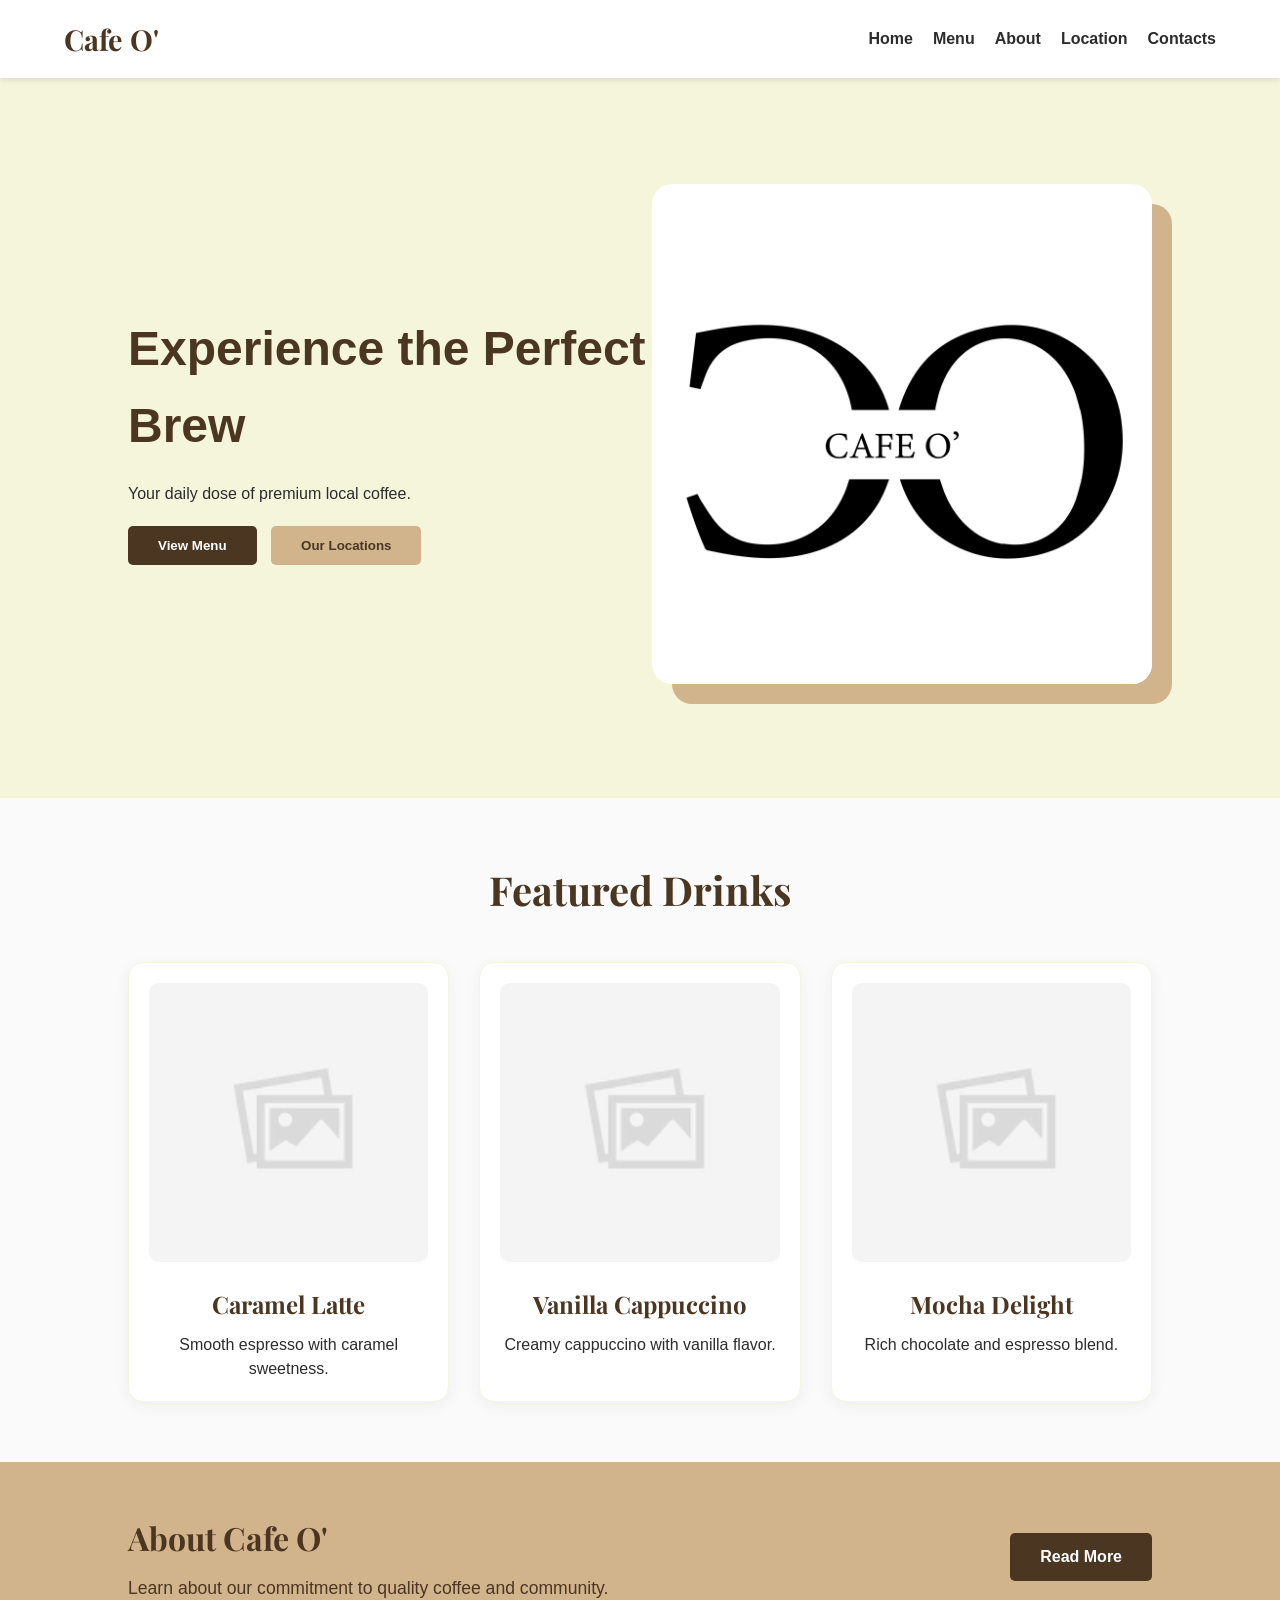
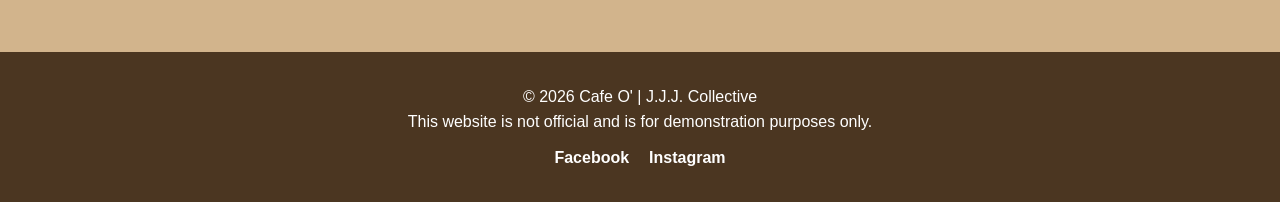
==== index.html @ 3f9f42af "First commit" ====
<!DOCTYPE html>
<html lang="en">
<head>
    <meta charset="UTF-8">
    <meta name="viewport" content="width=device-width, initial-scale=1.0">
    <title>Cafe O' | Home</title>
    <link rel="stylesheet" href="css/style.css">
    <link href="https://fonts.googleapis.com/css2?family=Playfair+Display:wght@700&family=Poppins:wght@300;400;600&display=swap" rel="stylesheet">
</head>
<body>
    <header>
        <nav>
            <h1>Cafe O'</h1>
            <ul>
                <li><a href="index.html">Home</a></li>
                <li><a href="menu.html">Menu</a></li>
                <li><a href="about.html">About</a></li>
                <li><a href="locations.html">Location</a></li>
                <li><a href="contact.html">Contacts</a></li>
            </ul>
        </nav>
    </header>

    <main>
        <section class="hero">
            <div class="hero-content">
                <h2>Experience the Perfect Brew</h2>
                <p>Your daily dose of premium local coffee.</p>
                <button onclick="location.href='menu.html'">View Menu</button>
                <button class="secondary-button" onclick="location.href='locations.html'">Our Locations</button>
            </div>
            <div class="hero-image">
                <img src="images/Logo.jpg" alt="Coffee Hero Image">
            </div>
        </section>

        <section class="featured-drinks">
            <h2>Featured Drinks</h2>
            <div class="drink-cards">
                <article class="drink-card">
                    <img src="images/placeholder.png" alt="Caramel Latte">
                    <h3>Caramel Latte</h3>
                    <p>Smooth espresso with caramel sweetness.</p>
                </article>
                <article class="drink-card">
                    <img src="images/placeholder.png" alt="Vanilla Cappuccino">
                    <h3>Vanilla Cappuccino</h3>
                    <p>Creamy cappuccino with vanilla flavor.</p>
                </article>
                <article class="drink-card">
                    <img src="images/placeholder.png" alt="Mocha Delight">
                    <h3>Mocha Delight</h3>
                    <p>Rich chocolate and espresso blend.</p>
                </article>
                </div>
        </section>

        <section class="cta">
            <div class="cta-content">
                <h2>About Cafe O'</h2>
                <p>Learn about our commitment to quality coffee and community.</p>
            </div>
            <button onclick="location.href='about.html'">Read More</button>
        </section>
    </main>

    <footer>
        <p>© 2026 Cafe O' | J.J.J. Collective<br>This website is not official and is for demonstration purposes only.</p>
        <div class="socials">
            <a href="https://www.facebook.com/Cafe.O.ph" aria-label="Facebook">Facebook</a>
            <a href="https://www.instagram.com/cafe.o.ph/" aria-label="Instagram">Instagram</a>
        </div>
    </footer>
</body>
</html>
---- css/style.css ----
:root {
  --primary-coffee: #4b3621;
  --secondary-tan: #d2b48c;
  --accent-cream: #f5f5dc;
  --text-dark: #2c2c2c;
  --bg-light: #fafafa;
  
  --font-main: 'Segoe UI', Tahoma, Geneva, Verdana, sans-serif;
  --font-heading: 'Playfair Display', serif;
}

* {
  margin: 0;
  padding: 0;
  box-sizing: border-box;
}

body {
  font-family: var(--font-main);
  line-height: 1.6;
  color: var(--text-dark);
  background-color: var(--bg-light);
}
header {
  background: white;
  padding: 1rem 5%;
  box-shadow: 0 2px 5px rgba(0,0,0,0.1);
  position: sticky;
  top: 0;
  z-index: 1000;
}

nav {
  display: flex;
  justify-content: space-between;
  align-items: center;
}

nav h1 {
  font-family: var(--font-heading);
  color: var(--primary-coffee);
  font-size: 1.8rem;
}

nav ul {
  display: flex;
  list-style: none;
  gap: 20px;
}

nav a {
  text-decoration: none;
  color: var(--text-dark);
  font-weight: 600;
  transition: color 0.3s;
}

nav a:hover {
  color: var(--secondary-tan);
}

footer {
  background: var(--primary-coffee);
  color: white;
  text-align: center;
  padding: 2rem;
  margin-top: 0;
}

.socials {
  display: flex;
  justify-content: center;
  gap: 20px;
  margin-top: 10px;
}

.socials a {
  color: white;
  text-decoration: none;
  font-weight: bold;
  transition: color 0.3s ease;
}

.socials a:hover {
  color: var(--secondary-tan);
}

.about-hero {
  text-align: center;
  padding: 0;
  height: 100vh;
  overflow: hidden;
}

.about-hero img {
  width: 100%;
  height: 100%;
  object-fit: cover;
  display: block;
}

/* ========================================================================================================================

  Hero Section 

======================================================================================================================== */

.hero {
  display: flex;
  align-items: center;
  justify-content: space-around;
  padding: 100px 10%;
  background-color: var(--accent-cream);
  min-height: 80vh;
}

.hero-content {
  flex: 1;
}

.hero-content h2 {
  font-size: 3rem;
  color: var(--primary-coffee);
  margin-bottom: 1rem;
}

.hero-content button {
  margin-right: 10px;
  margin-top: 20px;
}

.hero-image img {
  width: 100%;
  max-width: 500px;
  border-radius: 20px;
  box-shadow: 20px 20px 0 var(--secondary-tan);
}

button {
  background: var(--primary-coffee);
  color: white;
  padding: 12px 30px;
  border: none;
  border-radius: 5px;
  cursor: pointer;
  font-weight: bold;
  transition: all 0.3s ease;
}

button:hover {
  background: var(--secondary-tan);
  color: var(--primary-coffee);
}

.secondary-button {
  background: var(--secondary-tan);
  color: var(--primary-coffee);
}

.secondary-button:hover {
  background: var(--primary-coffee);
  color: white;
}

.featured-drinks {
  background-color: var(--bg-light);
  padding: 60px 0;
}

.featured-drinks h2 {
  text-align: center;
  font-family: var(--font-heading);
  font-size: 2.5rem;
  color: var(--primary-coffee);
  margin-bottom: 40px;
}

.drink-cards {
  display: grid;
  grid-template-columns: repeat(auto-fit, minmax(250px, 1fr));
  gap: 30px;
  padding: 0 10%;
}

.drink-card {
  background: white;
  padding: 20px;
  border-radius: 15px;
  text-align: center;
  box-shadow: 0 4px 15px rgba(0,0,0,0.05);
  transition: all 0.3s ease;
  border: 1px solid var(--accent-cream);
}

.drink-card:hover {
  transform: translateY(-5px);
  box-shadow: 0 8px 25px rgba(0,0,0,0.1);
}

.drink-card h3 {
  font-family: var(--font-heading);
  font-size: 1.5rem;
  margin: 15px 0 10px;
  color: var(--primary-coffee);
}

.drink-card p {
  color: var(--text-dark);
  font-size: 1rem;
  line-height: 1.5;
}

.drink-card img {
  width: 100%;
  aspect-ratio: 1;
  object-fit: cover;
  border-radius: 10px;
}

.cta {
  display: flex;
  justify-content: space-between;
  align-items: center;
  padding: 50px 10%;
  background: var(--secondary-tan);
  color: var(--primary-coffee);
}

.cta-content h2 {
  font-family: var(--font-heading);
  font-size: 2rem;
  margin-bottom: 10px;
}

.cta-content p {
  font-size: 1.1rem;
  margin: 0;
}

.cta button {
  background: var(--primary-coffee);
  color: white;
  padding: 15px 30px;
  border: none;
  border-radius: 5px;
  cursor: pointer;
  font-weight: bold;
  font-size: 1rem;
  transition: all 0.3s ease;
}

.cta button:hover {
  background: white;
  color: var(--primary-coffee);
}

.menu-section {
  padding: 60px 10%;
  background-color: var(--bg-light);
}

.menu-section h2 {
  text-align: center;
  font-family: var(--font-heading);
  font-size: 2.5rem;
  color: white;
  background: var(--primary-coffee);
  padding: 15px;
  border-radius: 10px;
  margin-bottom: 40px;
  display: inline-block;
  width: 100%;
  box-sizing: border-box;
}

.menu-cards {
  display: grid;
  grid-template-columns: repeat(auto-fit, minmax(250px, 1fr));
  gap: 30px;
}

.menu-card {
  background: white;
  padding: 20px;
  border-radius: 15px;
  text-align: center;
  box-shadow: 0 4px 15px rgba(0,0,0,0.05);
  transition: all 0.3s ease;
  border: 1px solid var(--accent-cream);
}

.menu-card:hover {
  transform: translateY(-5px);
  box-shadow: 0 8px 25px rgba(0,0,0,0.1);
}

.menu-card:nth-child(odd) {
  background: var(--accent-cream);
}

.menu-card:nth-child(even) {
  background: var(--secondary-tan);
}

.menu-card img {
  width: 100%;
  aspect-ratio: 1;
  object-fit: cover;
  border-radius: 10px;
}

.menu-card h3 {
  font-family: var(--font-heading);
  font-size: 1.5rem;
  margin: 15px 0 10px;
  color: var(--primary-coffee);
}

.menu-card p {
  color: var(--text-dark);
  font-size: 1rem;
  line-height: 1.5;
  margin-bottom: 10px;
}

.price {
  color: var(--primary-coffee);
  font-weight: bold;
  font-size: 1.2rem;
  display: block;
  margin-top: 10px;
}

/* ========================================================================================================================

  About Page Styles

======================================================================================================================== */

#brand-story {
  padding: 60px 10%;
  background-color: var(--bg-light);
  text-align: center;
}

#brand-story h1 {
  font-family: var(--font-heading);
  font-size: 3rem;
  color: var(--primary-coffee);
  margin-bottom: 20px;
}

#brand-story p {
  font-size: 1.2rem;
  line-height: 1.6;
  color: var(--text-dark);
}

#mission-vision {
  padding: 60px 10%;
  background-color: var(--accent-cream);
  display: flex;
  justify-content: space-around;
  gap: 40px;
}

.mission, .vision {
  flex: 1;
  text-align: center;
  background: white;
  padding: 30px;
  border-radius: 15px;
  box-shadow: 0 4px 15px rgba(0,0,0,0.05);
}

.mission h2, .vision h2 {
  font-family: var(--font-heading);
  font-size: 2rem;
  color: var(--primary-coffee);
  margin-bottom: 15px;
}

.mission p, .vision p {
  font-size: 1.1rem;
  line-height: 1.5;
  color: var(--text-dark);
}

/* ========================================================================================================================

  Locations Page Styles

======================================================================================================================== */

.locations-hero {
  background-color: var(--accent-cream);
  color: var(--primary-coffee);
  text-align: center;
  padding: 60px 10%;
}

.locations-hero h1 {
  font-family: var(--font-heading);
  font-size: 3rem;
  margin: 0;
}

.map-section {
  padding: 60px 10%;
  background-color: var(--bg-light);
  text-align: center;
}

#map iframe {
  width: 100%;
  height: 450px;
  border: 0;
  border-radius: 15px;
  box-shadow: 0 4px 15px rgba(0,0,0,0.1);
}

.address-section {
  padding: 60px 10%;
  background-color: var(--secondary-tan);
  text-align: center;
}

.address-info {
  background: var(--accent-cream);
  padding: 30px;
  border-radius: 15px;
  box-shadow: 0 4px 15px rgba(0,0,0,0.05);
  max-width: 600px;
  margin: 0 auto;
}

.address-info h3 {
  font-family: var(--font-heading);
  font-size: 1.8rem;
  color: var(--primary-coffee);
  margin-bottom: 15px;
}

.address-info p {
  font-size: 1.1rem;
  line-height: 1.5;
  color: var(--text-dark);
  margin: 5px 0;
}

/* ========================================================================================================================

  Contact Page Styles

======================================================================================================================== */

.contact-hero {
  background-color: var(--accent-cream);
  color: var(--primary-coffee);
  text-align: center;
  padding: 60px 10%;
}

.contact-hero h1 {
  font-family: var(--font-heading);
  font-size: 3rem;
  margin-bottom: 10px;
}

.contact-hero p {
  font-size: 1.2rem;
  margin: 0;
}

.contact-form {
  padding: 60px 10%;
  background-color: var(--bg-light);
  text-align: center;
}

.contact-form form {
  max-width: 600px;
  margin: 0 auto;
  background: white;
  padding: 40px;
  border-radius: 15px;
  box-shadow: 0 4px 15px rgba(0,0,0,0.05);
}

.contact-form label {
  display: block;
  text-align: left;
  font-weight: bold;
  color: var(--primary-coffee);
  margin-top: 15px;
  margin-bottom: 5px;
}

.contact-form input, .contact-form textarea {
  width: 100%;
  padding: 12px;
  border: 1px solid #ddd;
  border-radius: 5px;
  font-size: 1rem;
  box-sizing: border-box;
}

.contact-form textarea {
  resize: vertical;
  min-height: 100px;
}

.contact-form button {
  background: var(--primary-coffee);
  color: white;
  padding: 12px 30px;
  border: none;
  border-radius: 5px;
  cursor: pointer;
  font-weight: bold;
  font-size: 1rem;
  margin-top: 20px;
  transition: background 0.3s ease;
}

.contact-form button:hover {
  background: var(--secondary-tan);
  color: var(--primary-coffee);
}

.notification {
  display: none;
  background: var(--primary-coffee);
  color: white;
  padding: 15px;
  border-radius: 5px;
  margin-top: 20px;
  text-align: center;
  font-weight: bold;
}

.socials-section {
  padding: 60px 10%;
  background-color: var(--secondary-tan);
  text-align: center;
}

.socials-section h3 {
  font-family: var(--font-heading);
  font-size: 2rem;
  color: var(--primary-coffee);
  margin-bottom: 20px;
}

.social-links {
  display: flex;
  justify-content: center;
  gap: 20px;
}

.social-links a {
  color: var(--primary-coffee);
  text-decoration: none;
  font-weight: bold;
  font-size: 1.1rem;
  transition: color 0.3s ease;
}

.social-links a:hover {
  color: var(--secondary-tan);
}

form {
  max-width: 600px;
  margin: 40px auto;
  padding: 30px;
  background: white;
  border-radius: 10px;
}

input, textarea {
  width: 100%;
  padding: 10px;
  margin-top: 5px;
  border: 1px solid #ddd;
  border-radius: 4px;
}

#map iframe {
  width: 100%;
  height: 450px;
  border: 0;
  border-radius: 15px;
}
@media (max-width: 768px) {
  nav {
    flex-direction: column;
    gap: 15px;
  }

  .about-hero {
    padding: 0;
  }

  .hero {
    flex-direction: column;
    text-align: center;
    padding: 50px 5%;
  }

  .menu-cards {
    grid-template-columns: 1fr;
  }

  .hero-image img {
    margin-top: 30px;
  }

  .hero-content button {
    display: block;
    margin: 10px auto;
    width: 200px;
  }

  #mission-vision {
    flex-direction: column;
  }

  .cta {
    flex-direction: column;
    text-align: center;
  }

  .cta-content {
    margin-bottom: 20px;
  }
}
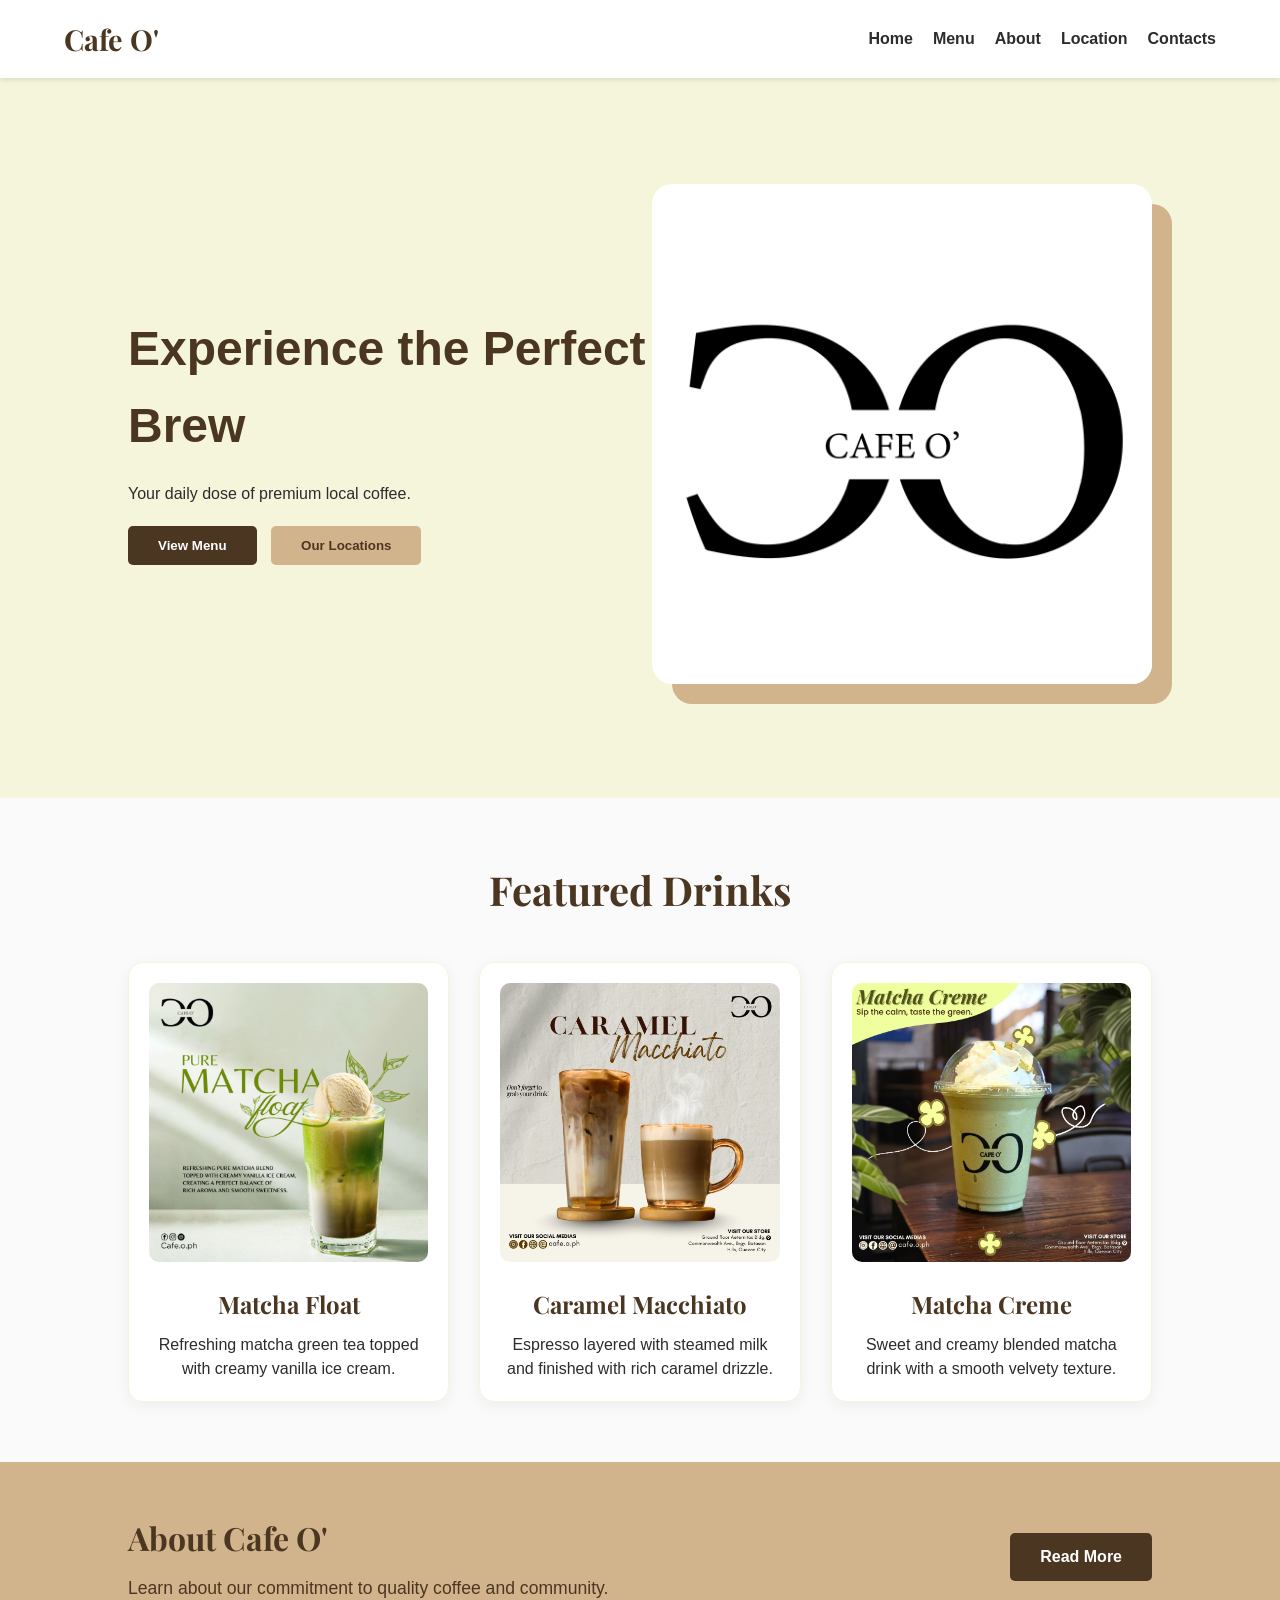
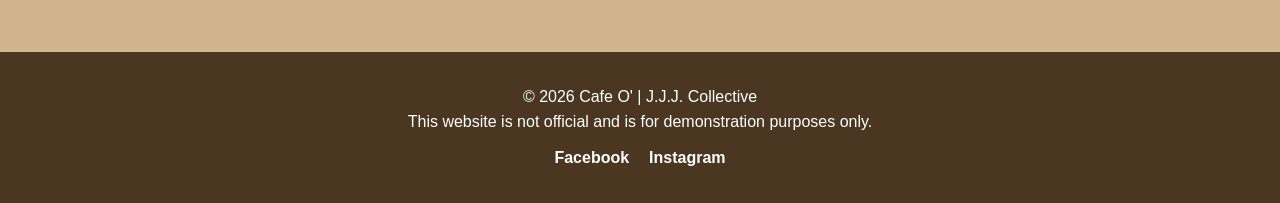
==== commit 321aae0f: "Fix2" ====
--- a/index.html
+++ b/index.html
@@ -1,12 +1,16 @@
 <!DOCTYPE html>
 <html lang="en">
+
 <head>
     <meta charset="UTF-8">
     <meta name="viewport" content="width=device-width, initial-scale=1.0">
     <title>Cafe O' | Home</title>
     <link rel="stylesheet" href="css/style.css">
-    <link href="https://fonts.googleapis.com/css2?family=Playfair+Display:wght@700&family=Poppins:wght@300;400;600&display=swap" rel="stylesheet">
+    <link
+        href="https://fonts.googleapis.com/css2?family=Playfair+Display:wght@700&family=Poppins:wght@300;400;600&display=swap"
+        rel="stylesheet">
 </head>
+
 <body>
     <header>
         <nav>
@@ -38,21 +42,23 @@
             <h2>Featured Drinks</h2>
             <div class="drink-cards">
                 <article class="drink-card">
-                    <img src="images/placeholder.png" alt="Caramel Latte">
-                    <h3>Caramel Latte</h3>
-                    <p>Smooth espresso with caramel sweetness.</p>
+                    <img src="images/Feature1.jpg" alt="Matcha Float">
+                    <h3>Matcha Float</h3>
+                    <p>Refreshing matcha green tea topped with creamy vanilla ice cream.</p>
                 </article>
+                
                 <article class="drink-card">
-                    <img src="images/placeholder.png" alt="Vanilla Cappuccino">
-                    <h3>Vanilla Cappuccino</h3>
-                    <p>Creamy cappuccino with vanilla flavor.</p>
+                    <img src="images/Feature3.jpg" alt="Caramel Macchiato">
+                    <h3>Caramel Macchiato</h3>
+                    <p>Espresso layered with steamed milk and finished with rich caramel drizzle.</p>
                 </article>
+                
                 <article class="drink-card">
-                    <img src="images/placeholder.png" alt="Mocha Delight">
-                    <h3>Mocha Delight</h3>
-                    <p>Rich chocolate and espresso blend.</p>
+                    <img src="images/Feature2.jpg" alt="Matcha Creme">
+                    <h3>Matcha Creme</h3>
+                    <p>Sweet and creamy blended matcha drink with a smooth velvety texture.</p>
                 </article>
-                </div>
+            </div>
         </section>
 
         <section class="cta">
@@ -65,11 +71,13 @@
     </main>
 
     <footer>
-        <p>© 2026 Cafe O' | J.J.J. Collective<br>This website is not official and is for demonstration purposes only.</p>
+        <p>© 2026 Cafe O' | J.J.J. Collective<br>This website is not official and is for demonstration purposes only.
+        </p>
         <div class="socials">
             <a href="https://www.facebook.com/Cafe.O.ph" aria-label="Facebook">Facebook</a>
             <a href="https://www.instagram.com/cafe.o.ph/" aria-label="Instagram">Instagram</a>
         </div>
     </footer>
 </body>
+
 </html>
